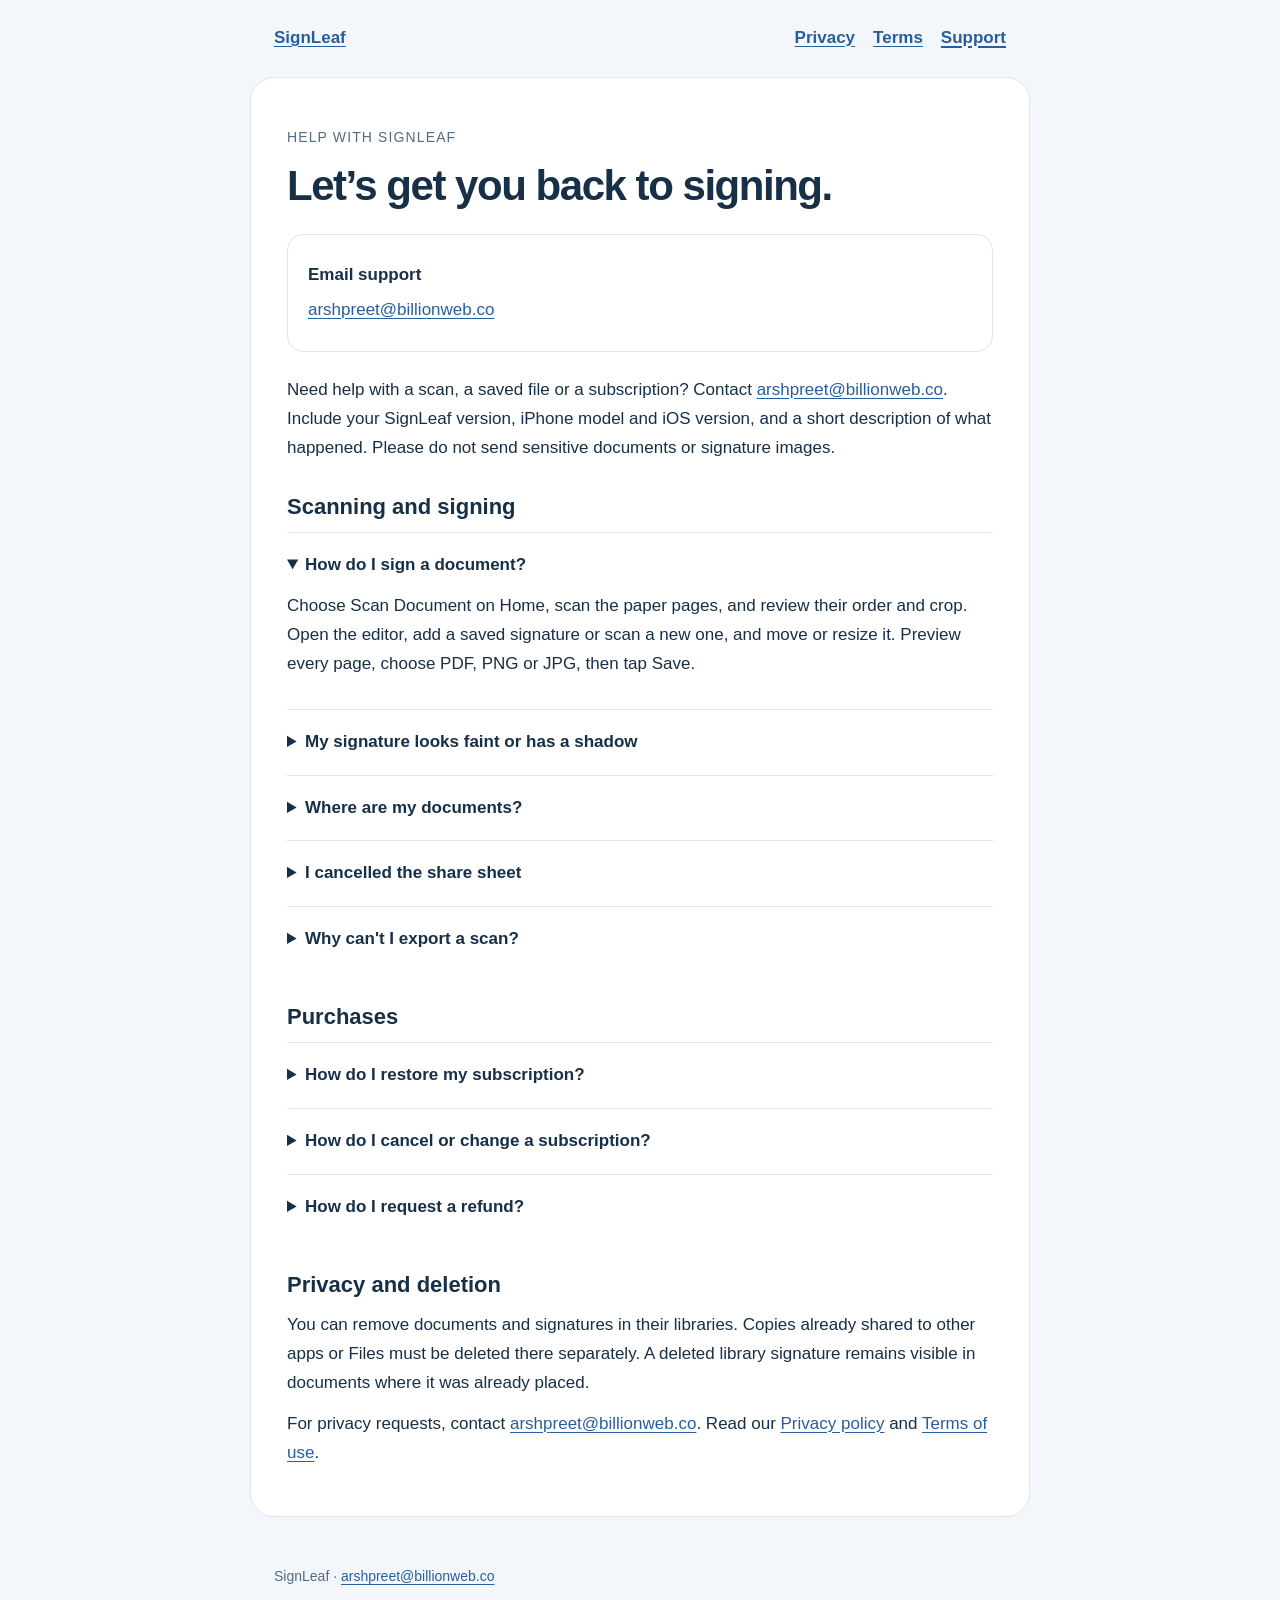
==== support.html @ 6eacf724 "Publish SignLeaf privacy, terms and support pages" ====
<!doctype html>
<html lang="en"><head><meta charset="utf-8"><meta name="viewport" content="width=device-width, initial-scale=1"><title>SignLeaf Support — SignLeaf</title><link rel="stylesheet" href="styles.css"></head><body><a class="skip" href="#main">Skip to content</a><header><a href="index.html" aria-label="SignLeaf home">SignLeaf</a><nav aria-label="Information"><a href="privacy.html">Privacy</a><a href="terms.html">Terms</a><a href="support.html" aria-current="page">Support</a></nav></header><main id="main"><p class="eyebrow">Help with SignLeaf</p><h1>Let’s get you back to signing.</h1><div class="contact"><p><strong>Email support</strong></p><p><a href="mailto:arshpreet@billionweb.co">arshpreet@billionweb.co</a></p></div>
<p>Need help with a scan, a saved file or a subscription? Contact <a href="mailto:arshpreet@billionweb.co">arshpreet@billionweb.co</a>. Include your SignLeaf version, iPhone model and iOS version, and a short description of what happened. Please do not send sensitive documents or signature images.</p>
<h2>Scanning and signing</h2>
<details open><summary>How do I sign a document?</summary><p>Choose Scan Document on Home, scan the paper pages, and review their order and crop. Open the editor, add a saved signature or scan a new one, and move or resize it. Preview every page, choose PDF, PNG or JPG, then tap Save.</p></details>
<details><summary>My signature looks faint or has a shadow</summary><p>Use dark ink on plain paper in even light. Crop close to the signature without removing dots or fine strokes. Adjust Cleanup and Ink Strength while comparing the original. Retake the photo if the result does not preserve your handwriting.</p></details>
<details><summary>Where are my documents?</summary><p>Open the Documents tab. Scans, editable drafts and completed outputs stay inside SignLeaf on this iPhone. SignLeaf has no cloud sync. Use Share or Save to Files after saving to make another copy.</p></details>
<details><summary>I cancelled the share sheet</summary><p>Your completed file stays saved inside SignLeaf. Reopen the document and share the saved output again. The share sheet cannot confirm that another person received it.</p></details>
<details><summary>Why can't I export a scan?</summary><p>Add at least one visible handwritten signature or initial to the document before saving an output. SignLeaf exports signed scanned documents. A scan without a signature and a standalone signature image cannot be exported.</p></details>
<h2>Purchases</h2>
<details><summary>How do I restore my subscription?</summary><p>Open SignLeaf Profile and tap Restore Purchases while connected to the internet. Use the Apple Account that purchased the subscription. A pending approval may need to complete before access appears.</p></details>
<details><summary>How do I cancel or change a subscription?</summary><p>In SignLeaf Profile, tap Manage Subscription. You can also open iPhone Settings, tap your name, then Subscriptions. Deleting the app or its documents does not cancel billing. See <a href="https://support.apple.com/118428">Apple's cancellation instructions</a>.</p></details>
<details><summary>How do I request a refund?</summary><p>Apple handles App Store refund requests. Visit <a href="https://reportaproblem.apple.com/">Apple's Report a Problem page</a> using the Apple Account used for the purchase.</p></details>
<h2>Privacy and deletion</h2>
<p>You can remove documents and signatures in their libraries. Copies already shared to other apps or Files must be deleted there separately. A deleted library signature remains visible in documents where it was already placed.</p>
<p>For privacy requests, contact <a href="mailto:arshpreet@billionweb.co">arshpreet@billionweb.co</a>. Read our <a href="privacy.html">Privacy policy</a> and <a href="terms.html">Terms of use</a>.</p></main><footer>SignLeaf · <a href="mailto:arshpreet@billionweb.co">arshpreet@billionweb.co</a></footer></body></html>
---- styles.css ----
:root{color-scheme:light dark;--ink:#172f47;--muted:#526b80;--paper:#f3f7fb;--card:#fff;--blue:#285e9c;--line:#dce6ef}*{box-sizing:border-box}body{margin:0;background:var(--paper);color:var(--ink);font:17px/1.7 -apple-system,BlinkMacSystemFont,"Segoe UI",sans-serif}header,main,footer{max-width:780px;margin:auto;padding:24px}header{display:flex;justify-content:space-between;gap:18px;flex-wrap:wrap}header a{font-weight:650}nav{display:flex;gap:18px;flex-wrap:wrap}a{color:var(--blue);text-underline-offset:3px}main{background:var(--card);border:1px solid var(--line);border-radius:24px;padding:36px;margin-bottom:24px}h1{font-size:clamp(30px,6vw,42px);letter-spacing:-.035em;line-height:1.15;margin:8px 0 18px}h2{font-size:22px;line-height:1.35;margin:30px 0 10px}p{margin:12px 0}ul,ol{padding-left:24px}.muted,footer{color:var(--muted);font-size:14px}details{border-top:1px solid var(--line);padding:18px 0}summary{cursor:pointer;font-weight:650}a:focus-visible,summary:focus-visible{outline:3px solid var(--blue);outline-offset:4px}@media(max-width:600px){main{border-radius:0;border-left:0;border-right:0;padding:24px}}@media(prefers-color-scheme:dark){:root{--ink:#e6eff7;--muted:#aec0d0;--paper:#102234;--card:#172e43;--blue:#9bc7ff;--line:#344e64}}
a{overflow-wrap:anywhere}nav a[aria-current=page]{font-weight:700;text-decoration-thickness:2px}.contact{padding:20px;border:1px solid var(--line);border-radius:16px;margin:24px 0}.contact p{margin:6px 0}.skip{position:absolute;left:16px;top:-80px;background:var(--card);padding:8px 16px;z-index:1}.skip:focus{top:8px}.eyebrow{color:var(--muted);font-size:14px;letter-spacing:.08em;text-transform:uppercase}.page-links{display:grid;gap:12px;padding:0;list-style:none}.page-links a{display:block;border:1px solid var(--line);border-radius:14px;padding:18px;text-decoration:none}.page-links a:hover{background:var(--paper)}
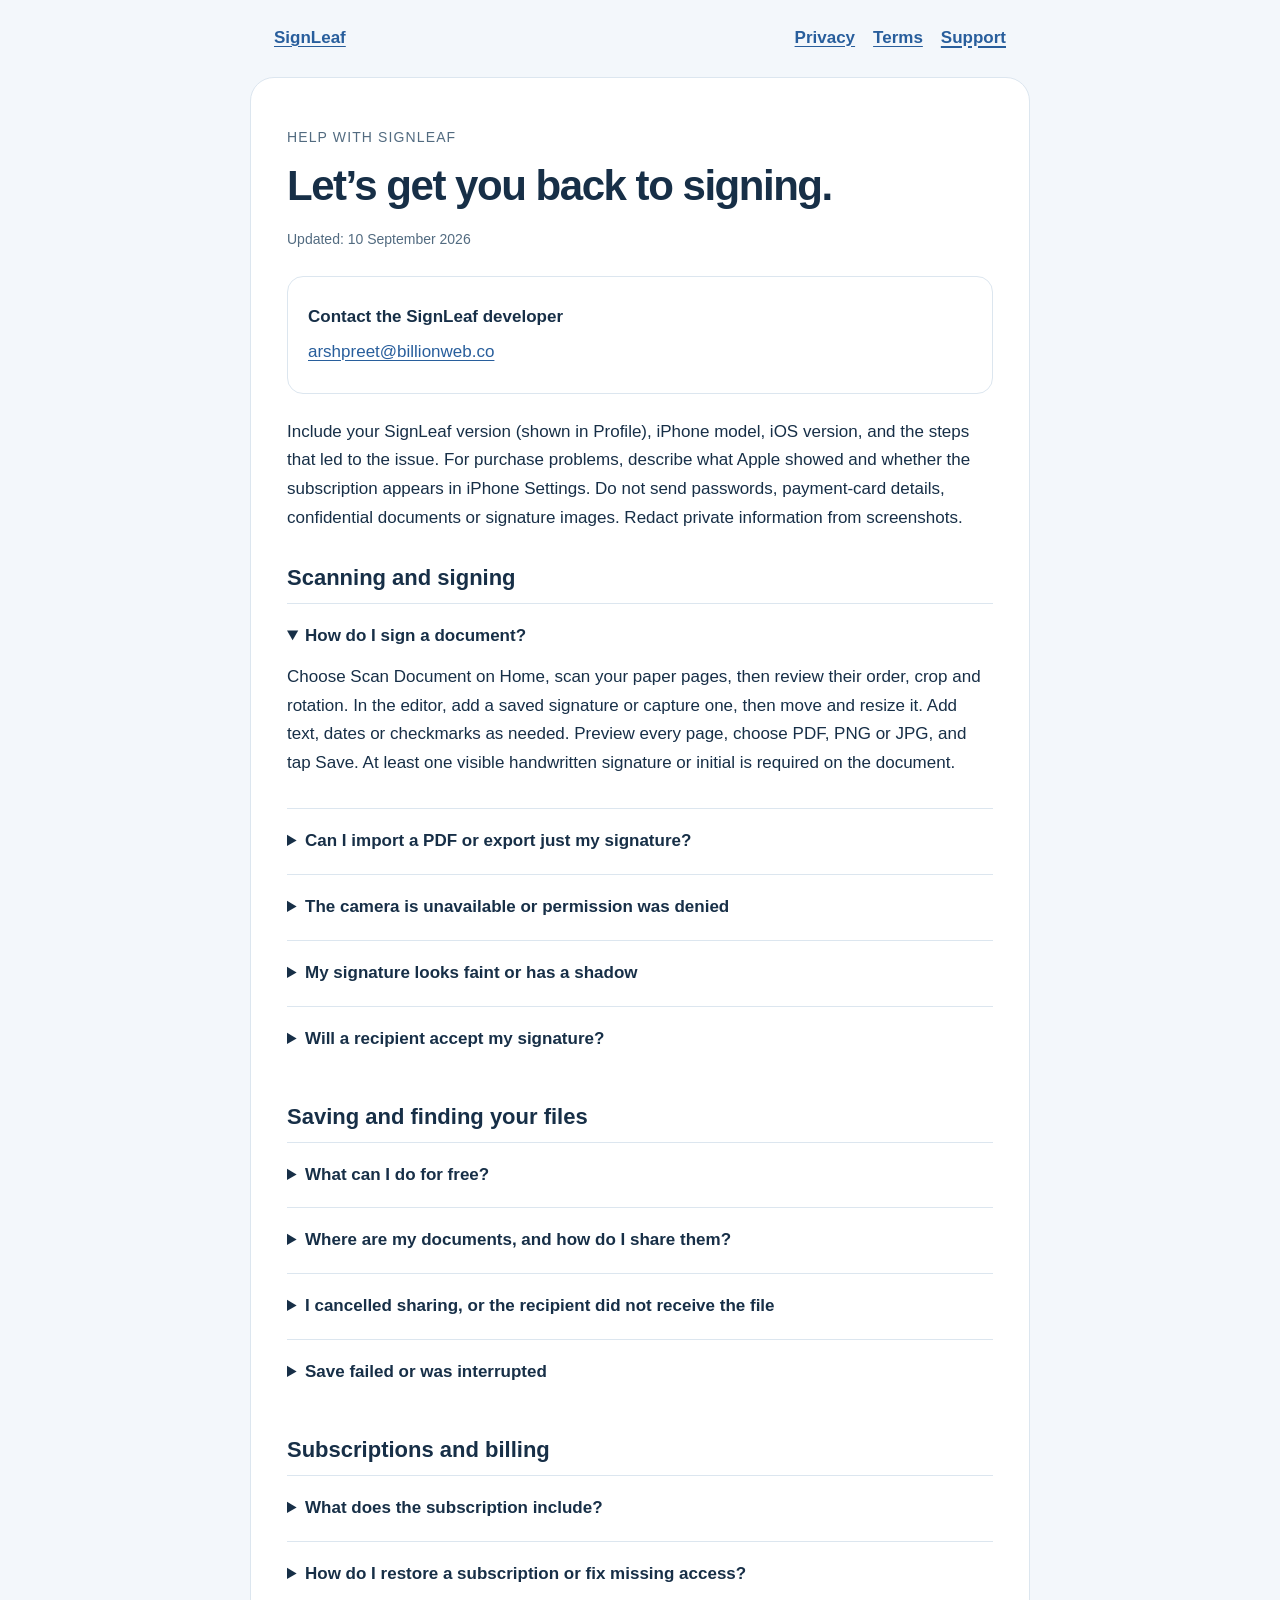
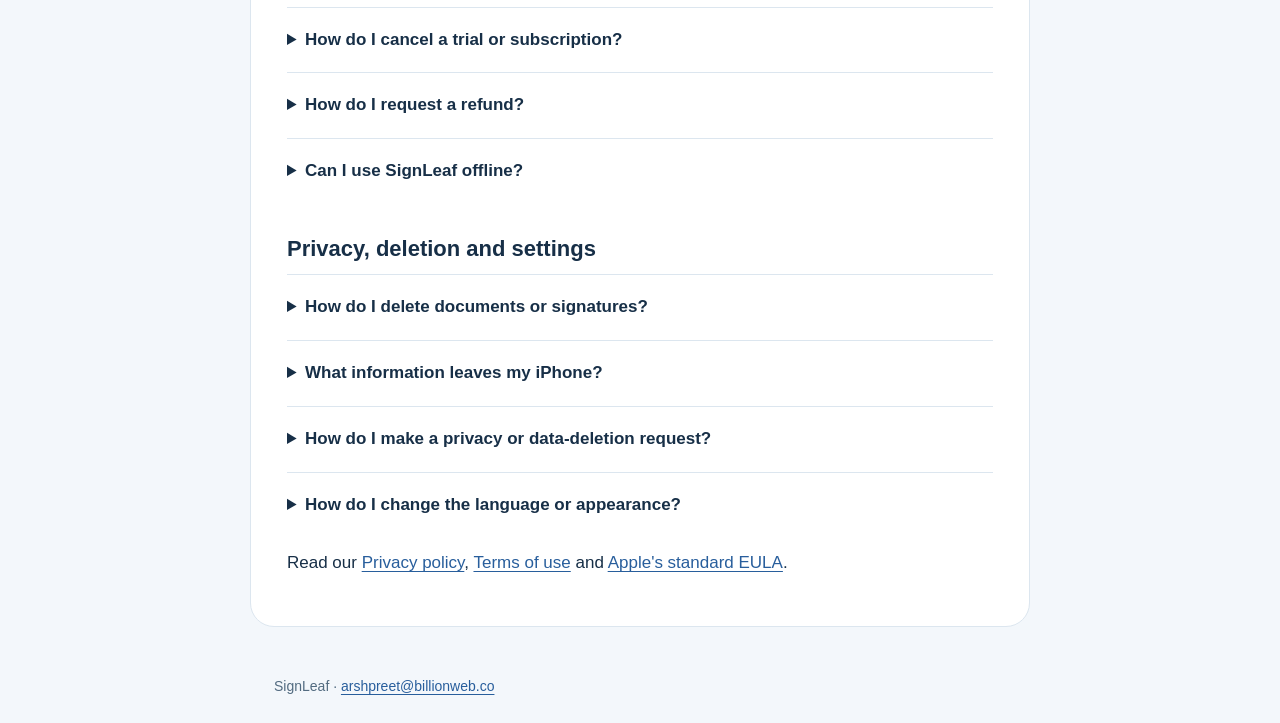
==== commit fd800c03: "Align legal and support pages with current SignLeaf behavior" ====
--- a/support.html
+++ b/support.html
@@ -1,16 +1,111 @@
 <!doctype html>
-<html lang="en"><head><meta charset="utf-8"><meta name="viewport" content="width=device-width, initial-scale=1"><title>SignLeaf Support — SignLeaf</title><link rel="stylesheet" href="styles.css"></head><body><a class="skip" href="#main">Skip to content</a><header><a href="index.html" aria-label="SignLeaf home">SignLeaf</a><nav aria-label="Information"><a href="privacy.html">Privacy</a><a href="terms.html">Terms</a><a href="support.html" aria-current="page">Support</a></nav></header><main id="main"><p class="eyebrow">Help with SignLeaf</p><h1>Let’s get you back to signing.</h1><div class="contact"><p><strong>Email support</strong></p><p><a href="mailto:arshpreet@billionweb.co">arshpreet@billionweb.co</a></p></div>
-<p>Need help with a scan, a saved file or a subscription? Contact <a href="mailto:arshpreet@billionweb.co">arshpreet@billionweb.co</a>. Include your SignLeaf version, iPhone model and iOS version, and a short description of what happened. Please do not send sensitive documents or signature images.</p>
-<h2>Scanning and signing</h2>
-<details open><summary>How do I sign a document?</summary><p>Choose Scan Document on Home, scan the paper pages, and review their order and crop. Open the editor, add a saved signature or scan a new one, and move or resize it. Preview every page, choose PDF, PNG or JPG, then tap Save.</p></details>
-<details><summary>My signature looks faint or has a shadow</summary><p>Use dark ink on plain paper in even light. Crop close to the signature without removing dots or fine strokes. Adjust Cleanup and Ink Strength while comparing the original. Retake the photo if the result does not preserve your handwriting.</p></details>
-<details><summary>Where are my documents?</summary><p>Open the Documents tab. Scans, editable drafts and completed outputs stay inside SignLeaf on this iPhone. SignLeaf has no cloud sync. Use Share or Save to Files after saving to make another copy.</p></details>
-<details><summary>I cancelled the share sheet</summary><p>Your completed file stays saved inside SignLeaf. Reopen the document and share the saved output again. The share sheet cannot confirm that another person received it.</p></details>
-<details><summary>Why can't I export a scan?</summary><p>Add at least one visible handwritten signature or initial to the document before saving an output. SignLeaf exports signed scanned documents. A scan without a signature and a standalone signature image cannot be exported.</p></details>
-<h2>Purchases</h2>
-<details><summary>How do I restore my subscription?</summary><p>Open SignLeaf Profile and tap Restore Purchases while connected to the internet. Use the Apple Account that purchased the subscription. A pending approval may need to complete before access appears.</p></details>
-<details><summary>How do I cancel or change a subscription?</summary><p>In SignLeaf Profile, tap Manage Subscription. You can also open iPhone Settings, tap your name, then Subscriptions. Deleting the app or its documents does not cancel billing. See <a href="https://support.apple.com/118428">Apple's cancellation instructions</a>.</p></details>
-<details><summary>How do I request a refund?</summary><p>Apple handles App Store refund requests. Visit <a href="https://reportaproblem.apple.com/">Apple's Report a Problem page</a> using the Apple Account used for the purchase.</p></details>
-<h2>Privacy and deletion</h2>
-<p>You can remove documents and signatures in their libraries. Copies already shared to other apps or Files must be deleted there separately. A deleted library signature remains visible in documents where it was already placed.</p>
-<p>For privacy requests, contact <a href="mailto:arshpreet@billionweb.co">arshpreet@billionweb.co</a>. Read our <a href="privacy.html">Privacy policy</a> and <a href="terms.html">Terms of use</a>.</p></main><footer>SignLeaf · <a href="mailto:arshpreet@billionweb.co">arshpreet@billionweb.co</a></footer></body></html>
+<html lang="en">
+<head>
+  <meta charset="utf-8">
+  <meta name="viewport" content="width=device-width, initial-scale=1">
+  <meta name="description" content="Contact SignLeaf support and get help with scanning, signing, free saves, subscriptions, restoring purchases and deleting local files.">
+  <title>SignLeaf Support — SignLeaf</title>
+  <link rel="stylesheet" href="styles.css">
+</head>
+<body>
+<a class="skip" href="#main">Skip to content</a>
+<header><a href="index.html" aria-label="SignLeaf home">SignLeaf</a><nav aria-label="Information"><a href="privacy.html">Privacy</a><a href="terms.html">Terms</a><a href="support.html" aria-current="page">Support</a></nav></header>
+<main id="main">
+  <p class="eyebrow">Help with SignLeaf</p>
+  <h1>Let’s get you back to signing.</h1>
+  <p class="muted">Updated: 10 September 2026</p>
+  <div class="contact">
+    <p><strong>Contact the SignLeaf developer</strong></p>
+    <p><a href="mailto:arshpreet@billionweb.co?subject=SignLeaf%20support">arshpreet@billionweb.co</a></p>
+  </div>
+  <p>Include your SignLeaf version (shown in Profile), iPhone model, iOS version, and the steps that led to the issue. For purchase problems, describe what Apple showed and whether the subscription appears in iPhone Settings. Do not send passwords, payment-card details, confidential documents or signature images. Redact private information from screenshots.</p>
+
+  <h2>Scanning and signing</h2>
+  <details open>
+    <summary>How do I sign a document?</summary>
+    <p>Choose Scan Document on Home, scan your paper pages, then review their order, crop and rotation. In the editor, add a saved signature or capture one, then move and resize it. Add text, dates or checkmarks as needed. Preview every page, choose PDF, PNG or JPG, and tap Save. At least one visible handwritten signature or initial is required on the document.</p>
+  </details>
+  <details>
+    <summary>Can I import a PDF or export just my signature?</summary>
+    <p>The current app signs paper documents captured with its scanner. It does not import existing PDFs, export unsigned scans or export standalone signature images. You can choose an existing photo when capturing a signature or initials, then save that handwriting in the library for reuse inside SignLeaf.</p>
+  </details>
+  <details>
+    <summary>The camera is unavailable or permission was denied</summary>
+    <p>Open iPhone Settings → Privacy &amp; Security → Camera and allow SignLeaf to use the camera, then return to the app. A supported iPhone camera is needed for document scanning. For a signature, you can use the photo picker instead. If Screen Time or device management restricts access, the person managing that restriction may need to change it.</p>
+  </details>
+  <details>
+    <summary>My signature looks faint or has a shadow</summary>
+    <p>Use dark ink on plain paper in even light. Crop close to your handwriting without cutting off dots or fine strokes. Adjust Cleanup and Ink Strength while comparing the original, and zoom in to check the result. Retake the photo if important strokes are missing.</p>
+  </details>
+  <details>
+    <summary>Will a recipient accept my signature?</summary>
+    <p>SignLeaf places an image of your handwriting on the scanned document. It does not verify identity, notarize a document or provide a digital-signature certificate or tamper-proof audit trail. Ask the recipient whether this signing method meets their requirements before relying on it.</p>
+  </details>
+
+  <h2>Saving and finding your files</h2>
+  <details>
+    <summary>What can I do for free?</summary>
+    <p>Scan, keep signatures and initials, edit and preview without a subscription. The first three distinct documents successfully saved can be saved for free. After that, saving a new signed document requires active subscription access. Failed or cancelled saves do not use the allowance. Re-saving an already saved document, including in another format, does not use another free document.</p>
+    <p>Successful saves during a trial or paid period also count toward this history. Deleting documents or ending a subscription does not reset it. You can close subscription offers shown after onboarding or in Profile and continue using the available free features.</p>
+  </details>
+  <details>
+    <summary>Where are my documents, and how do I share them?</summary>
+    <p>Open Documents to find your local drafts and saved work. After a successful Save, use Share or Save to Files to make a copy outside SignLeaf. PDF creates one file containing all pages; PNG and JPG create a separate numbered image for each page.</p>
+    <p>SignLeaf has no cloud sync and excludes its document folder from device backups. Keep copies of important completed files elsewhere. Reinstalling the app or restoring a subscription cannot recover lost documents or signatures.</p>
+  </details>
+  <details>
+    <summary>I cancelled sharing, or the recipient did not receive the file</summary>
+    <p>Cancelling the share sheet does not remove a successfully saved output. Reopen your document and share it again. Check the destination app or Files to confirm the copy is present; the share sheet cannot confirm that another person received it.</p>
+  </details>
+  <details>
+    <summary>Save failed or was interrupted</summary>
+    <p>Keep the app installed. Check that the document contains a visible signature or initial and that your iPhone has enough free storage. Reopen the draft, preview it and try Save again. A failed or cancelled save does not count as a successfully saved document. If a subscription is needed, wait for Apple to confirm the purchase or use Restore Purchases. If the problem continues, contact support with the error shown.</p>
+  </details>
+
+  <h2>Subscriptions and billing</h2>
+  <details>
+    <summary>What does the subscription include?</summary>
+    <p>The weekly subscription allows unlimited new signed-document saves while access is active. It does not include cloud storage or recovery. The app and Apple's purchase confirmation show your actual weekly price. A three-day trial is offered only when you are eligible and it is shown before purchase. The subscription renews weekly after any trial unless you cancel.</p>
+  </details>
+  <details>
+    <summary>How do I restore a subscription or fix missing access?</summary>
+    <p>Connect to the internet, check that you are using the Apple Account used for the purchase, then open SignLeaf Profile → Restore Purchases. Restore is also available on the subscription screen. Check iPhone Settings → your name → Subscriptions to see whether SignLeaf is active. A restore does not restart an expired subscription or restore local files.</p>
+    <p>If Apple shows a pending payment or Ask to Buy approval, wait for it to finish. An interrupted purchase may appear after you reopen the app and restore. If Apple shows an active subscription but access is still missing, contact support before buying again.</p>
+  </details>
+  <details>
+    <summary>How do I cancel a trial or subscription?</summary>
+    <p>Open Profile → Manage Subscription, or iPhone Settings → your name → Subscriptions → SignLeaf. You can also use <a href="https://apps.apple.com/account/subscriptions">Apple's subscription management page</a>. Cancel at least 24 hours before the trial or current period ends to avoid renewal. Deleting SignLeaf or deleting documents does not cancel a subscription.</p>
+    <p>Follow the expiration or access date Apple displays; a cancelled free trial may end immediately. Your saved local content is not deleted when access ends. See <a href="https://support.apple.com/en-us/118428">Apple's cancellation instructions</a>.</p>
+  </details>
+  <details>
+    <summary>How do I request a refund?</summary>
+    <p>Apple handles App Store refund requests. Visit <a href="https://reportaproblem.apple.com/">Apple's Report a Problem page</a> with the Apple Account used for the purchase and follow the available steps. Apple determines eligibility. If you also want to stop future renewals, cancel the subscription separately.</p>
+  </details>
+  <details>
+    <summary>Can I use SignLeaf offline?</summary>
+    <p>Local scanning, signature cleanup, editing and previewing work offline. Purchases, offer loading, restores and some subscription-access checks need an internet connection. Previously verified access may be available from the purchase service's cache, but uninterrupted offline subscription access is not guaranteed. Sharing depends on the destination you choose.</p>
+  </details>
+
+  <h2>Privacy, deletion and settings</h2>
+  <details>
+    <summary>How do I delete documents or signatures?</summary>
+    <p>Use the document's menu in Documents to delete it, or the signature's menu in the signature library to delete that item. Removing a library signature does not remove it from documents where you already placed it. Edit or delete those documents and remove exported copies separately.</p>
+    <p>Unused local source images are cleaned up on a later app launch; images still needed by other documents or a recoverable draft remain. Deletion does not reset successful-save history or cancel billing. There is no SignLeaf login account to delete.</p>
+  </details>
+  <details>
+    <summary>What information leaves my iPhone?</summary>
+    <p>Your document and signature content is processed locally unless you choose to share it. The app uses Firebase for default-enabled usage analytics and crash reporting, and RevenueCat and Apple for subscriptions and Apple Ads attribution. The current app has no in-app analytics or diagnostics switch. See the <a href="privacy.html">Privacy policy</a> for the data involved, retention, and ways to make a privacy request.</p>
+  </details>
+  <details>
+    <summary>How do I make a privacy or data-deletion request?</summary>
+    <p>Email <a href="mailto:arshpreet@billionweb.co?subject=SignLeaf%20privacy%20request">arshpreet@billionweb.co</a> with the subject “SignLeaf privacy request.” Describe what you want to access or delete. We may need limited information to locate and verify service records because your email alone does not identify a SignLeaf installation. Do not send private documents, signature images or passwords. Sending a request does not itself disable app analytics or cancel a subscription.</p>
+  </details>
+  <details>
+    <summary>How do I change the language or appearance?</summary>
+    <p>Open Profile to change Language, Appearance or Haptics. Language changes apply in the app immediately. System default follows your iPhone's language. SignLeaf supports English, French, Japanese, Brazilian Portuguese, Russian, Simplified Chinese, Spanish and Turkish. These support and legal pages are currently in English.</p>
+  </details>
+  <p>Read our <a href="privacy.html">Privacy policy</a>, <a href="terms.html">Terms of use</a> and <a href="https://www.apple.com/legal/internet-services/itunes/dev/stdeula/">Apple's standard EULA</a>.</p>
+</main>
+<footer>SignLeaf · <a href="mailto:arshpreet@billionweb.co">arshpreet@billionweb.co</a></footer>
+</body>
+</html>
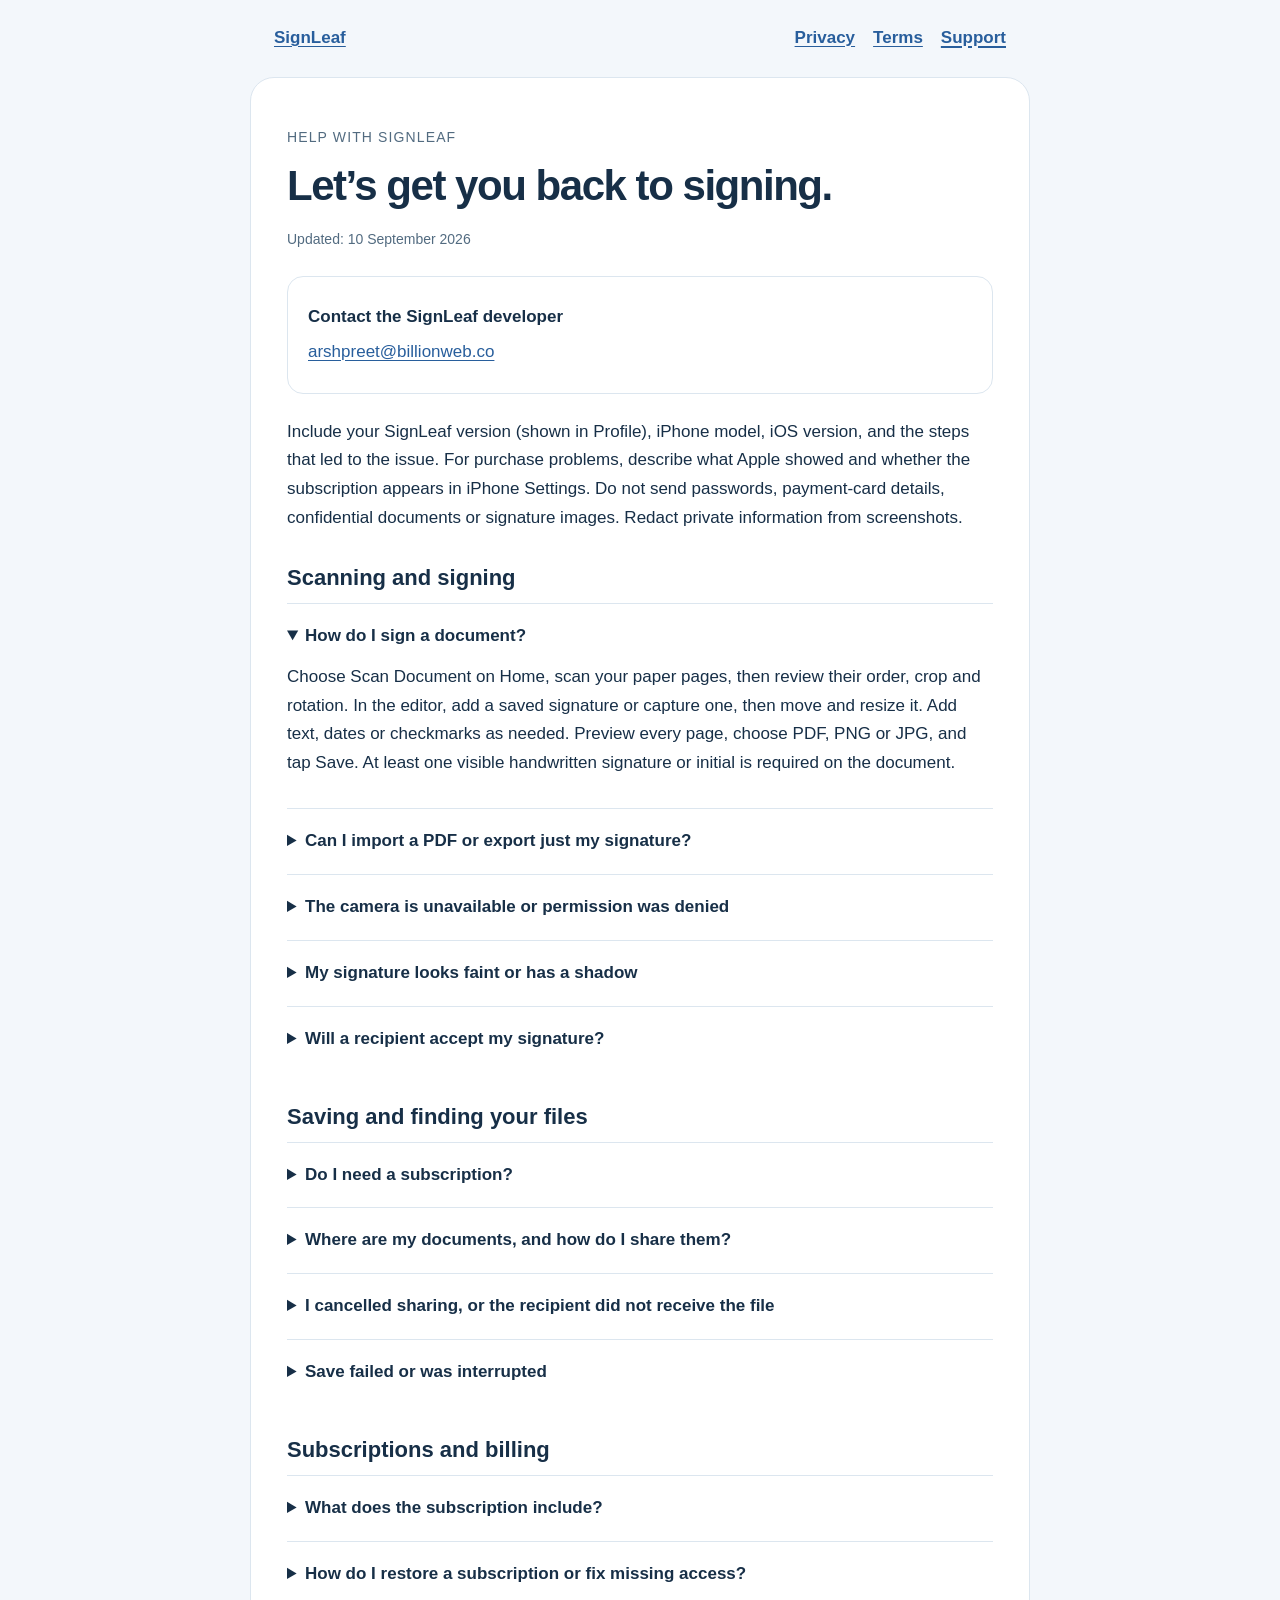
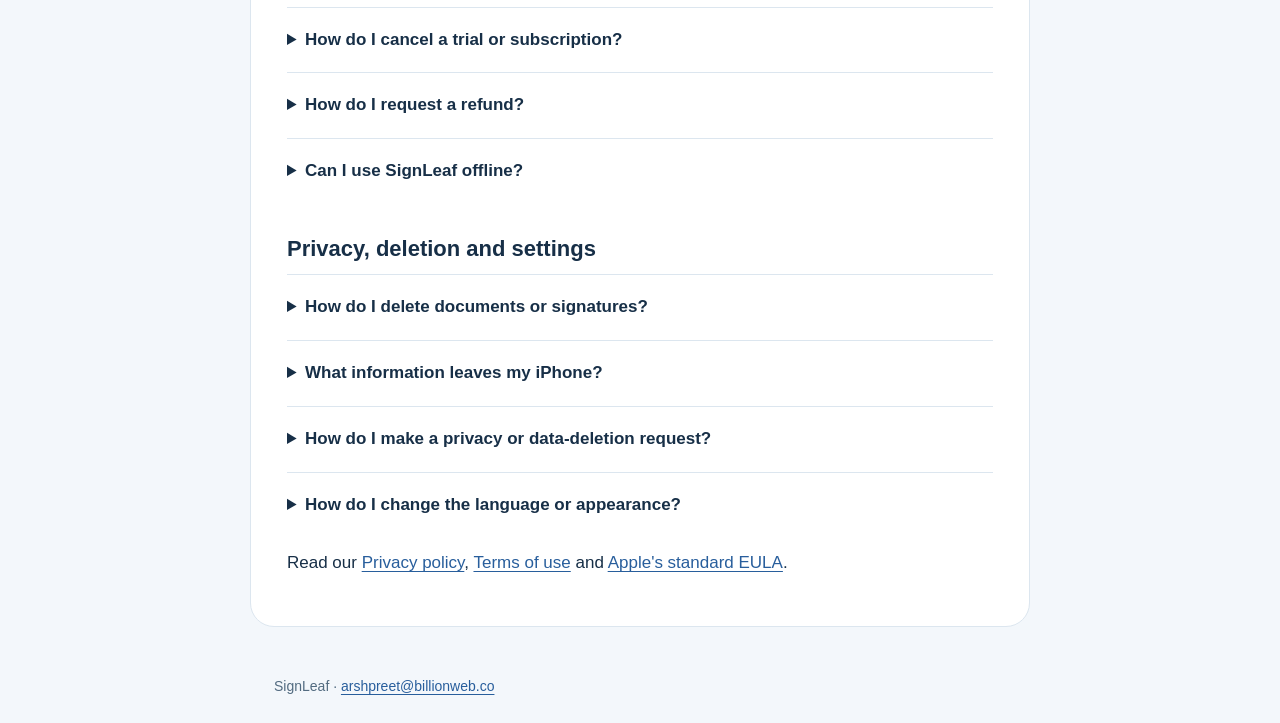
==== commit 20c27319: "Describe subscription only access from 1.0.5 Terms, Support and Privacy no longer mention the three " ====
--- a/support.html
+++ b/support.html
@@ -3,7 +3,7 @@
 <head>
   <meta charset="utf-8">
   <meta name="viewport" content="width=device-width, initial-scale=1">
-  <meta name="description" content="Contact SignLeaf support and get help with scanning, signing, free saves, subscriptions, restoring purchases and deleting local files.">
+  <meta name="description" content="Contact SignLeaf support and get help with scanning, signing, subscriptions, restoring purchases and deleting local files.">
   <title>SignLeaf Support — SignLeaf</title>
   <link rel="stylesheet" href="styles.css">
 </head>
@@ -44,9 +44,9 @@
 
   <h2>Saving and finding your files</h2>
   <details>
-    <summary>What can I do for free?</summary>
-    <p>Scan, keep signatures and initials, edit and preview without a subscription. The first three distinct documents successfully saved can be saved for free. After that, saving a new signed document requires active subscription access. Failed or cancelled saves do not use the allowance. Re-saving an already saved document, including in another format, does not use another free document.</p>
-    <p>Successful saves during a trial or paid period also count toward this history. Deleting documents or ending a subscription does not reset it. You can close subscription offers shown after onboarding or in Profile and continue using the available free features.</p>
+    <summary>Do I need a subscription?</summary>
+    <p>SignLeaf requires an active subscription (weekly or yearly, with a free trial when Apple shows one). After drawing your signature in setup, the subscription screen appears; scanning, signing and saving are available while access is active. Versions before 1.0.5 allowed three free document saves; that allowance no longer exists.</p>
+    <p>Restore Purchases, Terms and Privacy are available on the subscription screen before any purchase. If a subscription ends, your documents and signatures stay on the iPhone and come back when access is restored.</p>
   </details>
   <details>
     <summary>Where are my documents, and how do I share them?</summary>
